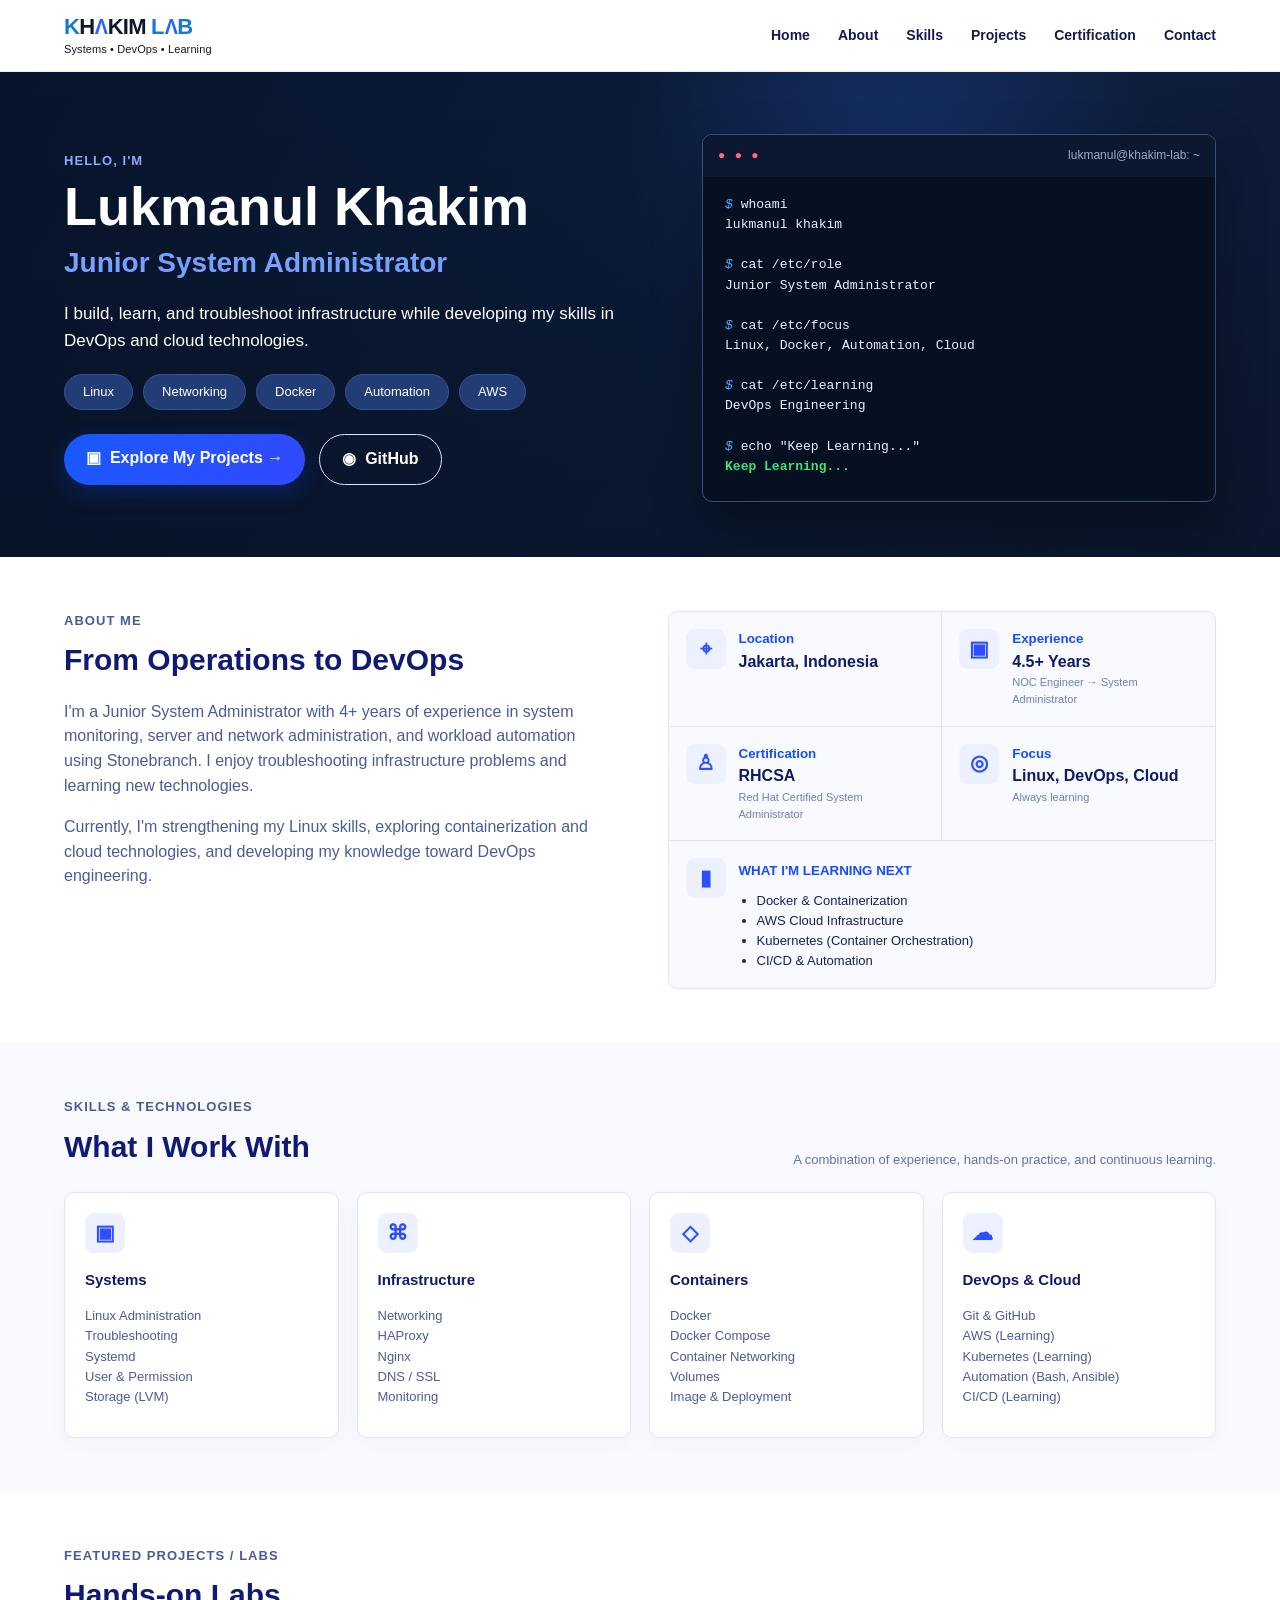
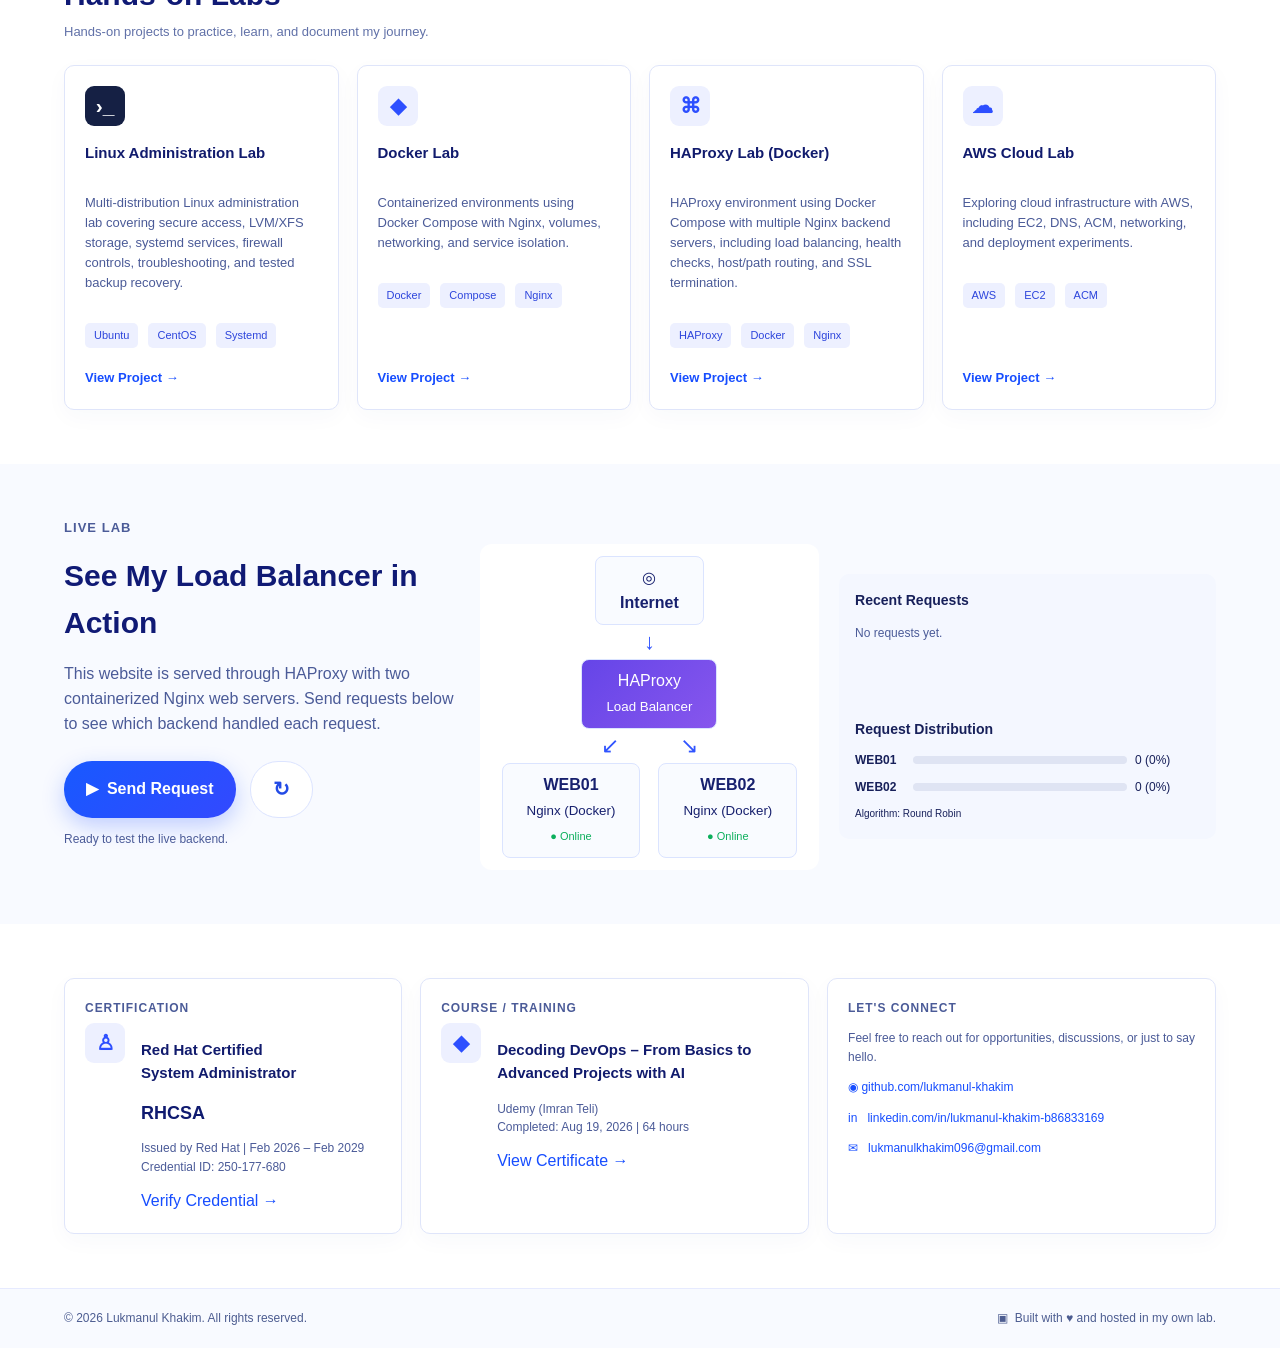
==== web/src/index.html @ f78dfbe3 "Initial Docker Lab Infra" ====
<!doctype html><html lang="en"><head><meta charset="utf-8"><meta name="viewport" content="width=device-width,initial-scale=1"><meta name="description" content="Lukmanul Khakim — Junior System Administrator portfolio and hands-on infrastructure lab."><title>KHAKIM LAB | Junior System Administrator</title><link rel="icon" href="/favicon.ico" sizes="any"><link rel="icon" type="image/svg+xml" href="/favicon.svg"><link rel="apple-touch-icon" href="/apple-touch-icon.png"><link rel="stylesheet" href="templatemo-personal-style.css"></head><body>
<nav id="navbar"><div class="nav-container"><a class="brand" href="#home" aria-label="KHAKIM LAB"><span class="brand-copy"><strong><span class="brand-k">K</span>H<span class="brand-a">Λ</span>KIM <span class="brand-lab">L<span class="brand-a">Λ</span>B</span></strong><small>Systems • DevOps • Learning</small></span></a><ul class="nav-links"><li><a href="#home">Home</a></li><li><a href="#about">About</a></li><li><a href="#skills">Skills</a></li><li><a href="#projects">Projects</a></li><li><a href="#certification">Certification</a></li><li><a href="#contact">Contact</a></li></ul><button class="mobile-menu-toggle" id="mobileMenuToggle" aria-label="Toggle menu"><i></i><i></i><i></i></button></div></nav>
<div class="mobile-menu" id="mobileMenu"><ul class="mobile-nav-links"><li><a href="#home">Home</a></li><li><a href="#about">About</a></li><li><a href="#skills">Skills</a></li><li><a href="#projects">Projects</a></li><li><a href="#certification">Certification</a></li><li><a href="#contact">Contact</a></li></ul></div>
<header id="home" class="hero"><div class="hero-grid container"><div><p class="eyebrow">HELLO, I'M</p><h1>Lukmanul Khakim</h1><h2>Junior System Administrator</h2><p class="hero-copy">I build, learn, and troubleshoot infrastructure while developing my skills in DevOps and cloud technologies.</p><div class="chips"><span>Linux</span><span>Networking</span><span>Docker</span><span>Automation</span><span>AWS</span></div><div class="actions"><a class="btn primary" href="#projects">▣ &nbsp;Explore My Projects →</a><a class="btn ghost" href="https://github.com/lukmanul-khakim" target="_blank" rel="noopener">◉ &nbsp;GitHub</a></div></div><div class="terminal"><div class="termbar"><b>● ● ●</b><span>lukmanul@khakim-lab: ~</span></div><pre><em>$</em> whoami
lukmanul khakim

<em>$</em> cat /etc/role
Junior System Administrator

<em>$</em> cat /etc/focus
Linux, Docker, Automation, Cloud

<em>$</em> cat /etc/learning
DevOps Engineering

<em>$</em> echo "Keep Learning..."
<strong>Keep Learning...</strong></pre></div></div></header>
<main><section id="about" class="section"><div class="container about-grid"><div><p class="kicker">ABOUT ME</p><h2>From Operations to DevOps</h2><p>I'm a Junior System Administrator with 4+ years of experience in system monitoring, server and network administration, and workload automation using Stonebranch. I enjoy troubleshooting infrastructure problems and learning new technologies.</p><p>Currently, I'm strengthening my Linux skills, exploring containerization and cloud technologies, and developing my knowledge toward DevOps engineering.</p></div><div class="about-cards"><div class="mini"><b class="ico">⌖</b><div><small>Location</small><strong>Jakarta, Indonesia</strong></div></div><div class="mini"><b class="ico">▣</b><div><small>Experience</small><strong>4.5+ Years</strong><span>NOC Engineer → System Administrator</span></div></div><div class="mini"><b class="ico">♙</b><div><small>Certification</small><strong>RHCSA</strong><span>Red Hat Certified System Administrator</span></div></div><div class="mini"><b class="ico">◎</b><div><small>Focus</small><strong>Linux, DevOps, Cloud</strong><span>Always learning</span></div></div><div class="learning"><b class="ico">▮</b><div><small>WHAT I'M LEARNING NEXT</small><ul><li>Docker & Containerization</li><li>AWS Cloud Infrastructure</li><li>Kubernetes (Container Orchestration)</li><li>CI/CD & Automation</li></ul></div></div></div></div></section>
<section id="skills" class="section alt"><div class="container"><p class="kicker">SKILLS & TECHNOLOGIES</p><div class="section-head"><h2>What I Work With</h2><span>A combination of experience, hands-on practice, and continuous learning.</span></div><div class="skill-grid"><article><b class="ico">▣</b><h3>Systems</h3><p>Linux Administration<br>Troubleshooting<br>Systemd<br>User & Permission<br>Storage (LVM)</p></article><article><b class="ico">⌘</b><h3>Infrastructure</h3><p>Networking<br>HAProxy<br>Nginx<br>DNS / SSL<br>Monitoring</p></article><article><b class="ico">◇</b><h3>Containers</h3><p>Docker<br>Docker Compose<br>Container Networking<br>Volumes<br>Image & Deployment</p></article><article><b class="ico">☁</b><h3>DevOps & Cloud</h3><p>Git & GitHub<br>AWS (Learning)<br>Kubernetes (Learning)<br>Automation (Bash, Ansible)<br>CI/CD (Learning)</p></article></div></div></section>
<section id="projects" class="section"><div class="container"><p class="kicker">FEATURED PROJECTS / LABS</p><div class="section-head"><div><h2>Hands-on Labs</h2><span>Hands-on projects to practice, learn, and document my journey.</span></div></div><div class="project-grid"><article><b class="ico dark">›_</b><h3>Linux Administration Lab</h3><p>Multi-distribution Linux administration lab covering secure access, LVM/XFS storage, systemd services, firewall controls, troubleshooting, and tested backup recovery.</p><div class="tags"><span>Ubuntu</span><span>CentOS</span><span>Systemd</span></div><a href="projects/linux-administration/">View Project →</a></article><article><b class="ico">◆</b><h3>Docker Lab</h3><p>Containerized environments using Docker Compose with Nginx, volumes, networking, and service isolation.</p><div class="tags"><span>Docker</span><span>Compose</span><span>Nginx</span></div><a href="#">View Project →</a></article><article><b class="ico">⌘</b><h3>HAProxy Lab (Docker)</h3><p>HAProxy environment using Docker Compose with multiple Nginx backend servers, including load balancing, health checks, host/path routing, and SSL termination.</p><div class="tags"><span>HAProxy</span><span>Docker</span><span>Nginx</span></div><a href="projects/haproxy-docker/">View Project →</a></article><article><b class="ico">☁</b><h3>AWS Cloud Lab</h3><p>Exploring cloud infrastructure with AWS, including EC2, DNS, ACM, networking, and deployment experiments.</p><div class="tags"><span>AWS</span><span>EC2</span><span>ACM</span></div><a href="#">View Project →</a></article></div></div></section>
<section id="live-lab" class="section alt"><div class="container"><p class="kicker">LIVE LAB</p><div class="live-grid"><div><h2>See My Load Balancer in Action</h2><p>This website is served through HAProxy with two containerized Nginx web servers. Send requests below to see which backend handled each request.</p><div class="actions"><button id="sendRequest" class="btn primary">▶ &nbsp;Send Request</button><button id="resetRequests" class="btn iconbtn" title="Reset">↻</button></div><p id="lbMessage" class="lb-message">Ready to test the live backend.</p></div><div class="diagram"><div class="node">◎<br><b>Internet</b></div><div class="arrow">↓</div><div class="node hap">HAProxy<br><small>Load Balancer</small></div><div class="fork">↙ &nbsp;&nbsp;&nbsp;&nbsp;&nbsp;&nbsp;&nbsp;&nbsp; ↘</div><div class="servers"><div class="node"><b>WEB01</b><br><small>Nginx (Docker)</small><br><span>● Online</span></div><div class="node"><b>WEB02</b><br><small>Nginx (Docker)</small><br><span>● Online</span></div></div></div><div class="request-panel"><h3>Recent Requests</h3><div id="requestList" class="request-list"><p>No requests yet.</p></div><h3>Request Distribution</h3><div class="meter"><b>WEB01</b><i><u id="bar1"></u></i><span id="count1">0 (0%)</span></div><div class="meter"><b>WEB02</b><i><u id="bar2"></u></i><span id="count2">0 (0%)</span></div><small>Algorithm: Round Robin</small></div></div></div></section>
<section id="certification" class="section"><div class="container bottom-grid"><article class="credential"><p class="kicker">CERTIFICATION</p><div class="cred-body"><b class="ico">♙</b><div><h3>Red Hat Certified<br>System Administrator</h3><strong>RHCSA</strong><p>Issued by Red Hat | Feb 2026 – Feb 2029<br>Credential ID: 250-177-680</p><a href="https://www.credly.com/badges/dbaed468-5207-47a8-b0fc-b9ca24b0aa53" target="_blank" rel="noopener">Verify Credential →</a></div></div></article><article class="credential"><p class="kicker">COURSE / TRAINING</p><div class="cred-body"><b class="ico">◆</b><div><h3>Decoding DevOps – From Basics to Advanced Projects with AI</h3><p>Udemy (Imran Teli)<br>Completed: Aug 19, 2026 | 64 hours</p><a href="Cert_Decoding_DevOps_Lukmanul_Khakim.pdf" target="_blank">View Certificate →</a></div></div></article><article id="contact" class="credential"><p class="kicker">LET'S CONNECT</p><p>Feel free to reach out for opportunities, discussions, or just to say hello.</p><div class="contacts"><a href="https://github.com/lukmanul-khakim" target="_blank">◉ github.com/lukmanul-khakim</a><a href="https://www.linkedin.com/in/lukmanul-khakim-b86833169" target="_blank">in &nbsp; linkedin.com/in/lukmanul-khakim-b86833169</a><a href="mailto:lukmanulkhakim096@gmail.com">✉ &nbsp; lukmanulkhakim096@gmail.com</a></div></article></div></section></main>
<footer><div class="container"><span>© 2026 Lukmanul Khakim. All rights reserved.</span><span>▣ &nbsp;Built with ♥ and hosted in my own lab.</span></div></footer><script src="templatemo-personal-javascripts.js"></script></body></html>
---- web/src/templatemo-personal-style.css ----
*{box-sizing:border-box}html{scroll-behavior:smooth}body{margin:0;font-family:Inter,Segoe UI,Arial,sans-serif;color:#17205a;background:#fff;line-height:1.55}a{color:#164dff;text-decoration:none}button,a{font:inherit}.container{width:min(1180px,90%);margin:auto}nav{height:72px;background:#fff;border-bottom:1px solid #e6eaff;position:sticky;top:0;z-index:20}.nav-container{width:min(1180px,90%);height:100%;margin:auto;display:flex;align-items:center;justify-content:space-between}.brand{display:flex;flex-direction:column;color:#11194f;line-height:1.1}.brand strong{font-size:20px}.brand strong span{color:#2c62ff}.brand small{margin-top:5px}.nav-links{display:flex;gap:28px;list-style:none}.nav-links a{color:#151b51;font-weight:600;font-size:14px}.mobile-menu-toggle,.mobile-menu{display:none}.hero{background:radial-gradient(circle at 70% 20%,#173168 0,transparent 28%),linear-gradient(120deg,#07142c,#0c1e3d 60%,#101b38);color:white;padding:62px 0 55px;position:relative;overflow:hidden}.hero:before{content:"";position:absolute;inset:0;background:linear-gradient(180deg,transparent,#07101f88)}.hero-grid{position:relative;display:grid;grid-template-columns:1.05fr .95fr;gap:70px;align-items:center}.eyebrow,.kicker{font-weight:800;letter-spacing:.08em;color:#2858ff;font-size:13px;margin:0 0 6px}.hero .eyebrow{color:#8daaff}.hero h1{font-size:54px;line-height:1;margin:8px 0}.hero h2{font-size:28px;color:#77a0ff;margin:0 0 8px}.hero-copy{font-size:17px;max-width:590px}.chips,.tags{display:flex;gap:10px;flex-wrap:wrap;margin:20px 0}.chips span{background:#223d76;border:1px solid #35538c;border-radius:20px;padding:7px 18px;font-size:13px}.actions{display:flex;gap:14px;margin-top:24px}.btn{display:inline-block;border-radius:28px;padding:12px 22px;font-weight:700;border:1px solid #dce4ff;cursor:pointer}.btn.primary{background:linear-gradient(135deg,#1859ff,#3349ff);color:#fff;border:0;box-shadow:0 8px 22px #184bff40}.btn.ghost{color:white;background:transparent}.btn.small{padding:10px 18px}.btn.iconbtn{background:white;color:#234be6;font-size:20px}.terminal{background:#071021;border:1px solid #35507d;border-radius:10px;box-shadow:0 20px 50px #0005;overflow:hidden}.termbar{height:42px;background:#0b1830;display:flex;justify-content:space-between;padding:11px 15px;color:#9ba9c4;font-size:12px}.termbar b{color:#ff6b6b;letter-spacing:3px}.terminal pre{margin:0;padding:18px 22px 24px;font-family:Consolas,monospace;font-size:13px;white-space:pre-wrap;color:#e9efff}.terminal em{color:#55a7ff}.terminal strong{color:#41e276}.section{padding:54px 0}.section.alt{background:#f8faff}.section h2{font-size:30px;margin:0 0 16px;color:#101a75}.section p{color:#4b5b98}.about-grid{display:grid;grid-template-columns:1fr 1fr;gap:55px}.about-cards{display:grid;grid-template-columns:1fr 1fr;gap:1px;background:#dce4ff;border:1px solid #dce4ff;border-radius:9px;overflow:hidden}.mini,.learning{background:#f8faff;padding:17px;display:flex;gap:13px}.mini div{display:flex;flex-direction:column}.mini small,.learning small{color:#174cff;font-weight:700}.mini strong{color:#101b65}.mini span{font-size:11px;color:#7080b2}.learning{grid-column:1/-1}.learning ul{margin:8px 0 0;padding-left:18px;font-size:13px}.ico{width:40px;height:40px;border-radius:9px;background:#edf0ff;color:#2d4fff;display:inline-grid;place-items:center;font-size:21px;flex:0 0 40px}.ico.dark{background:#152044;color:white}.section-head{display:flex;justify-content:space-between;align-items:end;margin-bottom:22px}.section-head h2{margin:0}.section-head span{color:#6171a8;font-size:13px}.skill-grid,.project-grid{display:grid;grid-template-columns:repeat(4,1fr);gap:18px}.skill-grid article,.project-grid article,.credential{border:1px solid #dfe5fa;border-radius:10px;padding:20px;background:white;box-shadow:0 7px 22px #273f8a08}.skill-grid h3,.project-grid h3,.credential h3{font-size:15px;color:#111b6d}.skill-grid p,.project-grid p{font-size:13px;margin-bottom:10px}.project-grid article{display:flex;flex-direction:column}.project-grid article>a{margin-top:auto;font-weight:700;font-size:13px}.tags span{font-size:11px;padding:4px 9px;background:#edf0ff;color:#2d45dc;border-radius:5px}.live-grid{display:grid;grid-template-columns:1.05fr .9fr 1fr;gap:20px;align-items:center}.diagram{text-align:center;background:#fff;border-radius:12px;padding:12px}.node{display:inline-block;border:1px solid #dbe4ff;border-radius:8px;padding:9px 24px;background:#f9fbff;color:#17206e}.node.hap{background:linear-gradient(135deg,#6545e8,#8756ed);color:white}.arrow,.fork{color:#3054ff;font-size:22px}.servers{display:flex;justify-content:center;gap:18px}.servers span{color:#0caf5c;font-size:11px}.request-panel{background:#f4f7ff;border-radius:10px;padding:16px;font-size:12px}.request-panel h3{margin:0 0 10px}.request-list{min-height:95px}.request-row{display:grid;grid-template-columns:28px 70px 1fr;gap:8px;margin:4px 0}.badge{border-radius:10px;text-align:center;background:#dce9ff;color:#174cff;font-weight:700}.badge.web2{background:#d9f5e6;color:#147443}.meter{display:grid;grid-template-columns:50px 1fr 65px;gap:8px;align-items:center;margin:8px 0}.meter i{height:8px;background:#dfe4f3;border-radius:6px;overflow:hidden}.meter u{display:block;height:100%;background:linear-gradient(90deg,#2f5eff,#704dff);width:0;text-decoration:none}.lb-message{font-size:12px}.bottom-grid{display:grid;grid-template-columns:1fr 1.15fr 1.15fr;gap:18px}.cred-body{display:flex;gap:16px}.credential p{font-size:12px}.credential strong{font-size:18px;color:#101b70}.contacts{display:flex;flex-direction:column;gap:12px;font-size:12px;word-break:break-all}footer{border-top:1px solid #e6eaff;padding:20px 0;background:#f8faff;font-size:12px;color:#4d5d91}footer .container{display:flex;justify-content:space-between}.mobile-menu{position:fixed;top:72px;inset-inline:0;background:white;z-index:19;padding:20px}.mobile-menu.active{display:block}.mobile-nav-links{list-style:none;margin:0;padding:0}.mobile-nav-links li{padding:10px}.mobile-menu-toggle{background:none;border:0}.mobile-menu-toggle i{display:block;width:25px;height:2px;background:#14205e;margin:5px}@media(max-width:900px){.nav-links{display:none}.mobile-menu-toggle{display:block}.hero-grid,.about-grid,.live-grid{grid-template-columns:1fr}.skill-grid,.project-grid{grid-template-columns:repeat(2,1fr)}.bottom-grid{grid-template-columns:1fr}.hero h1{font-size:42px}.terminal{margin-top:10px}}@media(max-width:560px){.skill-grid,.project-grid{grid-template-columns:1fr}.about-cards{grid-template-columns:1fr}.learning{grid-column:auto}.hero{padding-top:40px}.hero h1{font-size:37px}.hero h2{font-size:23px}.section-head{display:block}.section-head>span{display:block;margin-top:8px}.actions{flex-wrap:wrap}footer .container{flex-direction:column;gap:8px}.servers{gap:7px}.node{padding:8px 13px}}

/* KHAKIM LAB final navbar brand */
.brand{display:flex;align-items:center;color:#0f172a;line-height:1;text-decoration:none}.brand-copy{display:flex;flex-direction:column;line-height:1}.brand-copy strong{font-size:22px;font-weight:800;letter-spacing:-.035em;color:#0f172a;white-space:nowrap}.brand-copy .brand-k,.brand-copy .brand-lab{color:#1478d4}.brand-copy .brand-a{font-family:Arial,sans-serif;font-weight:900;display:inline-block;transform:scaleX(.9);margin:0 -.01em}.brand-copy small{margin-top:6px;font-size:11px;font-weight:500;letter-spacing:.01em;color:#111827;white-space:nowrap}
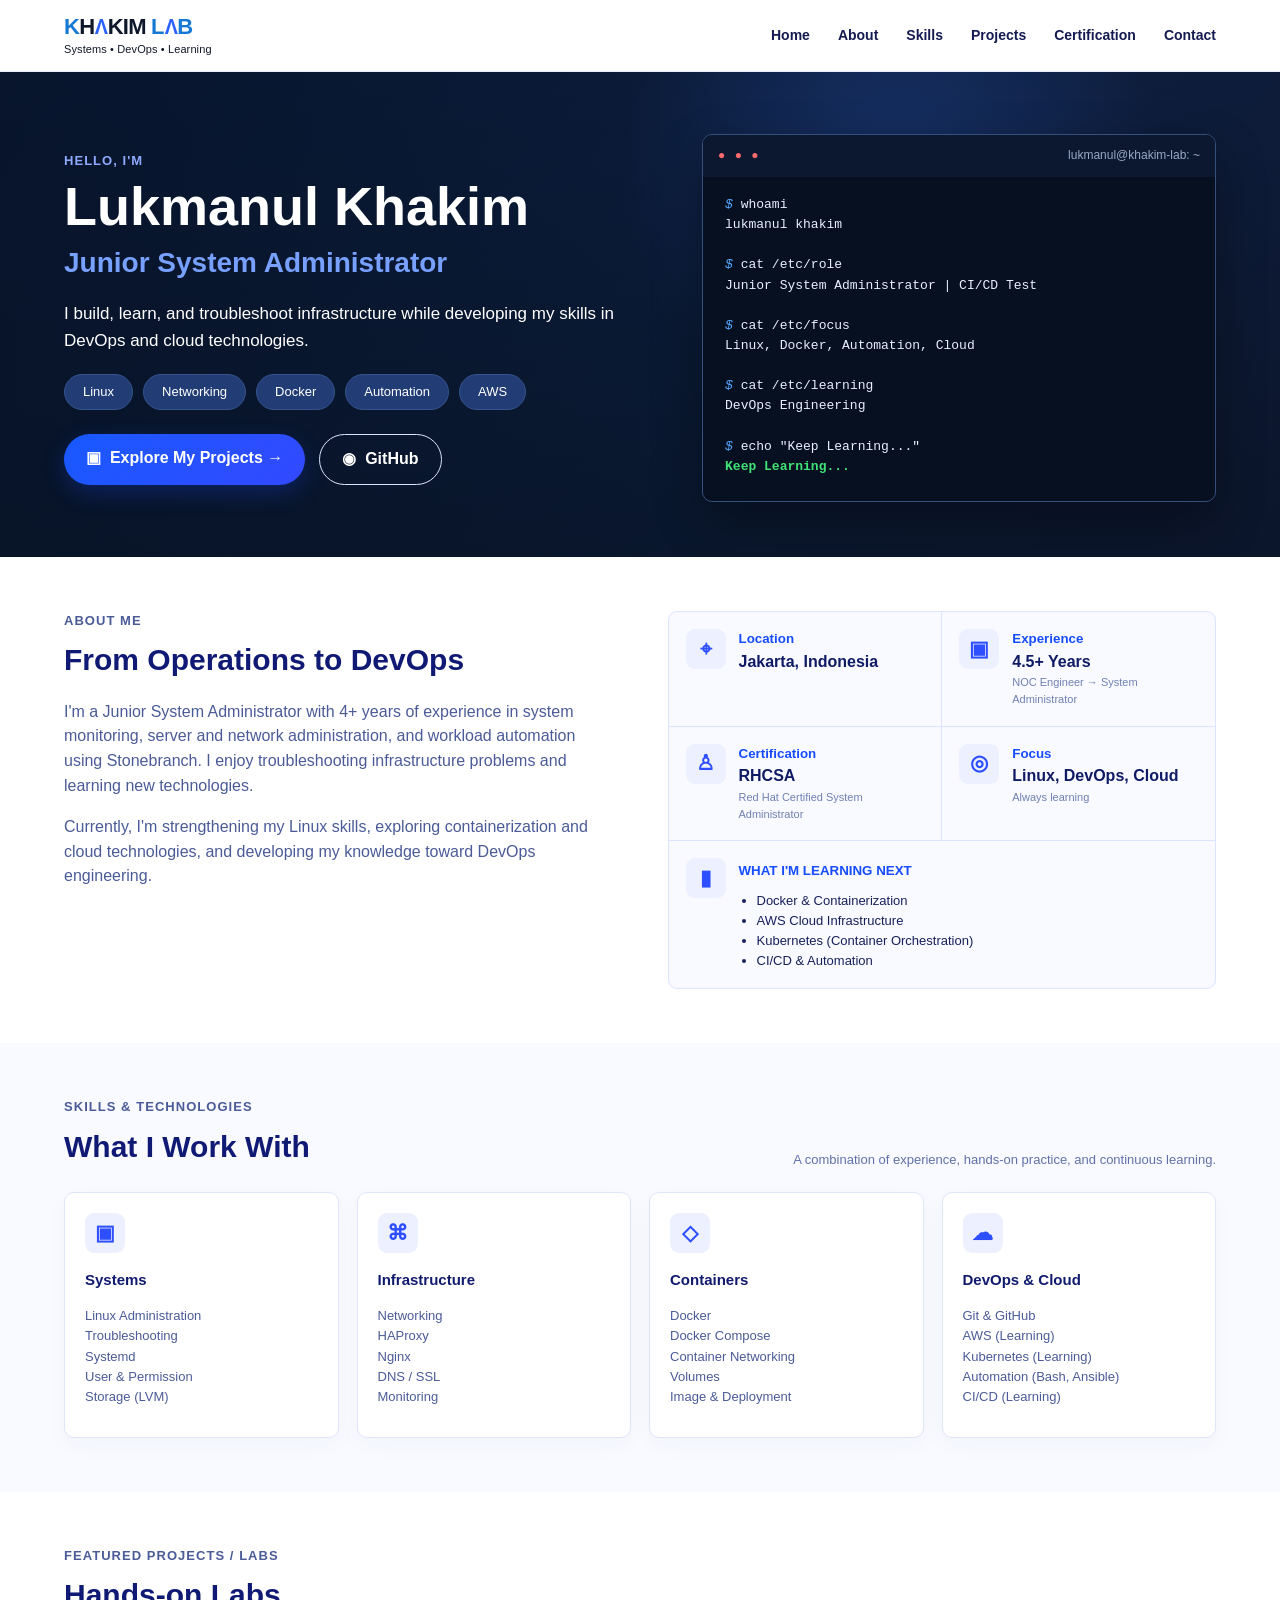
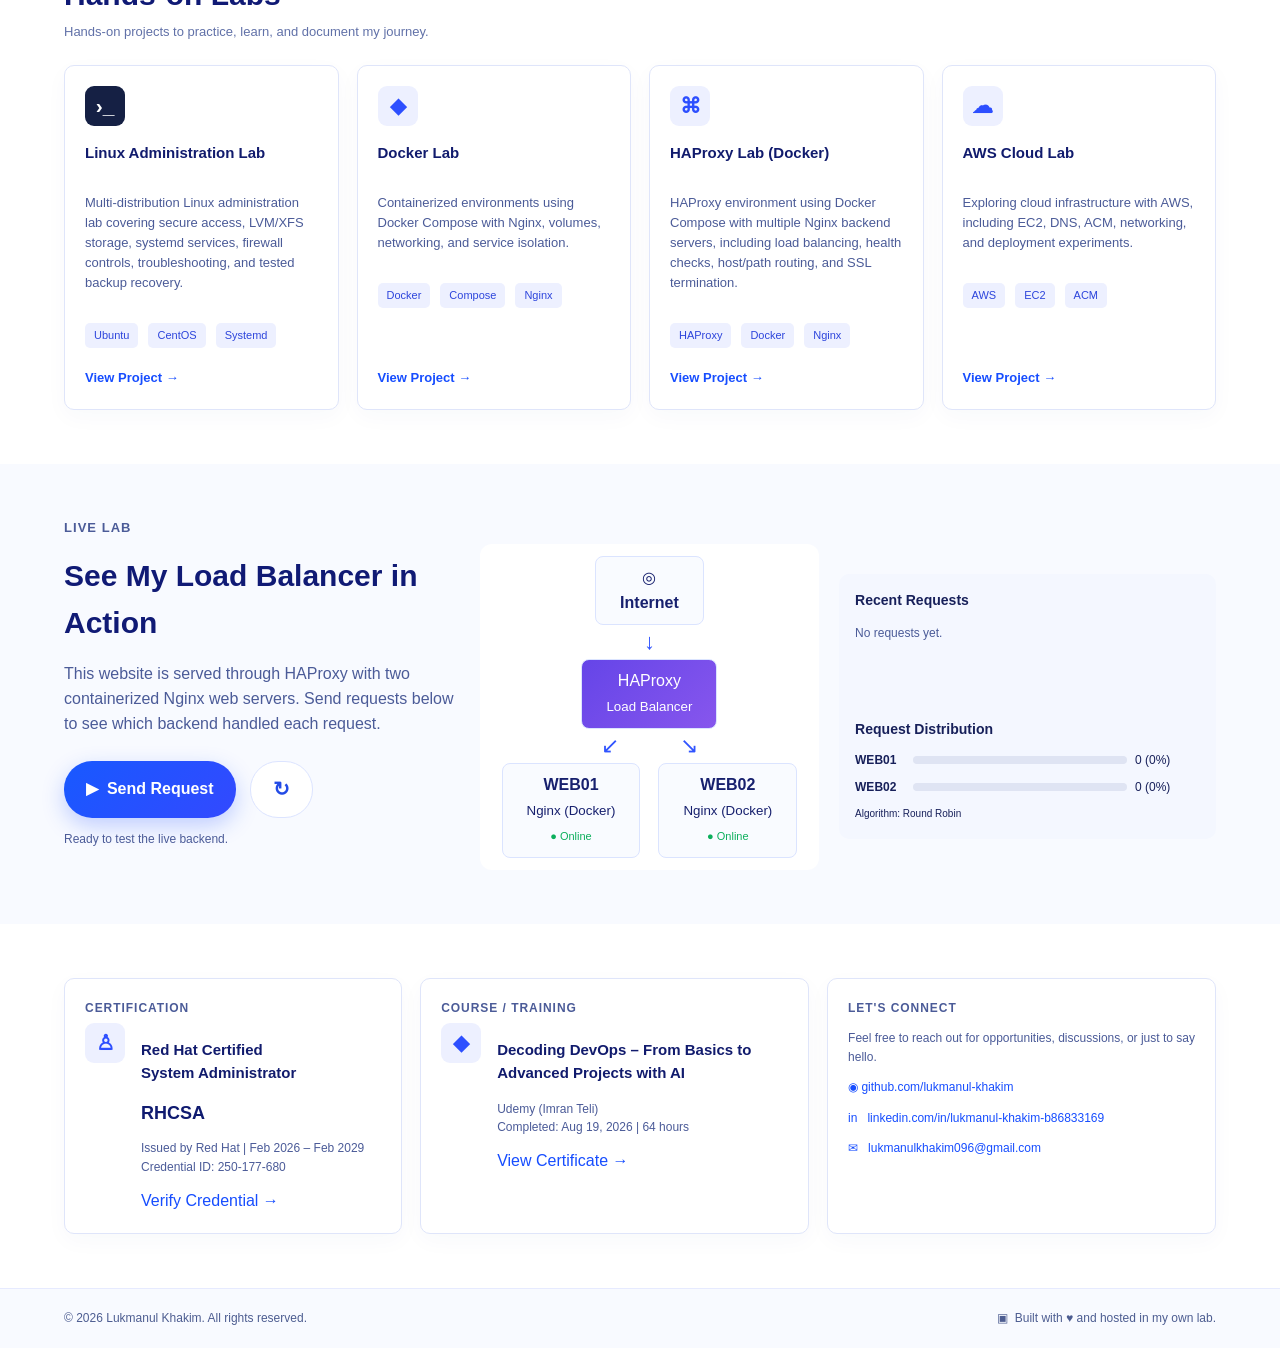
==== commit 039dd22c: "Test automed deployment V1" ====
--- a/web/src/index.html
+++ b/web/src/index.html
@@ -5,7 +5,7 @@
 lukmanul khakim
 
 <em>$</em> cat /etc/role
-Junior System Administrator
+Junior System Administrator | CI/CD Test
 
 <em>$</em> cat /etc/focus
 Linux, Docker, Automation, Cloud
@@ -20,4 +20,4 @@
 <section id="projects" class="section"><div class="container"><p class="kicker">FEATURED PROJECTS / LABS</p><div class="section-head"><div><h2>Hands-on Labs</h2><span>Hands-on projects to practice, learn, and document my journey.</span></div></div><div class="project-grid"><article><b class="ico dark">›_</b><h3>Linux Administration Lab</h3><p>Multi-distribution Linux administration lab covering secure access, LVM/XFS storage, systemd services, firewall controls, troubleshooting, and tested backup recovery.</p><div class="tags"><span>Ubuntu</span><span>CentOS</span><span>Systemd</span></div><a href="projects/linux-administration/">View Project →</a></article><article><b class="ico">◆</b><h3>Docker Lab</h3><p>Containerized environments using Docker Compose with Nginx, volumes, networking, and service isolation.</p><div class="tags"><span>Docker</span><span>Compose</span><span>Nginx</span></div><a href="#">View Project →</a></article><article><b class="ico">⌘</b><h3>HAProxy Lab (Docker)</h3><p>HAProxy environment using Docker Compose with multiple Nginx backend servers, including load balancing, health checks, host/path routing, and SSL termination.</p><div class="tags"><span>HAProxy</span><span>Docker</span><span>Nginx</span></div><a href="projects/haproxy-docker/">View Project →</a></article><article><b class="ico">☁</b><h3>AWS Cloud Lab</h3><p>Exploring cloud infrastructure with AWS, including EC2, DNS, ACM, networking, and deployment experiments.</p><div class="tags"><span>AWS</span><span>EC2</span><span>ACM</span></div><a href="#">View Project →</a></article></div></div></section>
 <section id="live-lab" class="section alt"><div class="container"><p class="kicker">LIVE LAB</p><div class="live-grid"><div><h2>See My Load Balancer in Action</h2><p>This website is served through HAProxy with two containerized Nginx web servers. Send requests below to see which backend handled each request.</p><div class="actions"><button id="sendRequest" class="btn primary">▶ &nbsp;Send Request</button><button id="resetRequests" class="btn iconbtn" title="Reset">↻</button></div><p id="lbMessage" class="lb-message">Ready to test the live backend.</p></div><div class="diagram"><div class="node">◎<br><b>Internet</b></div><div class="arrow">↓</div><div class="node hap">HAProxy<br><small>Load Balancer</small></div><div class="fork">↙ &nbsp;&nbsp;&nbsp;&nbsp;&nbsp;&nbsp;&nbsp;&nbsp; ↘</div><div class="servers"><div class="node"><b>WEB01</b><br><small>Nginx (Docker)</small><br><span>● Online</span></div><div class="node"><b>WEB02</b><br><small>Nginx (Docker)</small><br><span>● Online</span></div></div></div><div class="request-panel"><h3>Recent Requests</h3><div id="requestList" class="request-list"><p>No requests yet.</p></div><h3>Request Distribution</h3><div class="meter"><b>WEB01</b><i><u id="bar1"></u></i><span id="count1">0 (0%)</span></div><div class="meter"><b>WEB02</b><i><u id="bar2"></u></i><span id="count2">0 (0%)</span></div><small>Algorithm: Round Robin</small></div></div></div></section>
 <section id="certification" class="section"><div class="container bottom-grid"><article class="credential"><p class="kicker">CERTIFICATION</p><div class="cred-body"><b class="ico">♙</b><div><h3>Red Hat Certified<br>System Administrator</h3><strong>RHCSA</strong><p>Issued by Red Hat | Feb 2026 – Feb 2029<br>Credential ID: 250-177-680</p><a href="https://www.credly.com/badges/dbaed468-5207-47a8-b0fc-b9ca24b0aa53" target="_blank" rel="noopener">Verify Credential →</a></div></div></article><article class="credential"><p class="kicker">COURSE / TRAINING</p><div class="cred-body"><b class="ico">◆</b><div><h3>Decoding DevOps – From Basics to Advanced Projects with AI</h3><p>Udemy (Imran Teli)<br>Completed: Aug 19, 2026 | 64 hours</p><a href="Cert_Decoding_DevOps_Lukmanul_Khakim.pdf" target="_blank">View Certificate →</a></div></div></article><article id="contact" class="credential"><p class="kicker">LET'S CONNECT</p><p>Feel free to reach out for opportunities, discussions, or just to say hello.</p><div class="contacts"><a href="https://github.com/lukmanul-khakim" target="_blank">◉ github.com/lukmanul-khakim</a><a href="https://www.linkedin.com/in/lukmanul-khakim-b86833169" target="_blank">in &nbsp; linkedin.com/in/lukmanul-khakim-b86833169</a><a href="mailto:lukmanulkhakim096@gmail.com">✉ &nbsp; lukmanulkhakim096@gmail.com</a></div></article></div></section></main>
-<footer><div class="container"><span>© 2026 Lukmanul Khakim. All rights reserved.</span><span>▣ &nbsp;Built with ♥ and hosted in my own lab.</span></div></footer><script src="templatemo-personal-javascripts.js"></script></body></html>+<footer><div class="container"><span>© 2026 Lukmanul Khakim. All rights reserved.</span><span>▣ &nbsp;Built with ♥ and hosted in my own lab.</span></div></footer><script src="templatemo-personal-javascripts.js"></script></body></html>
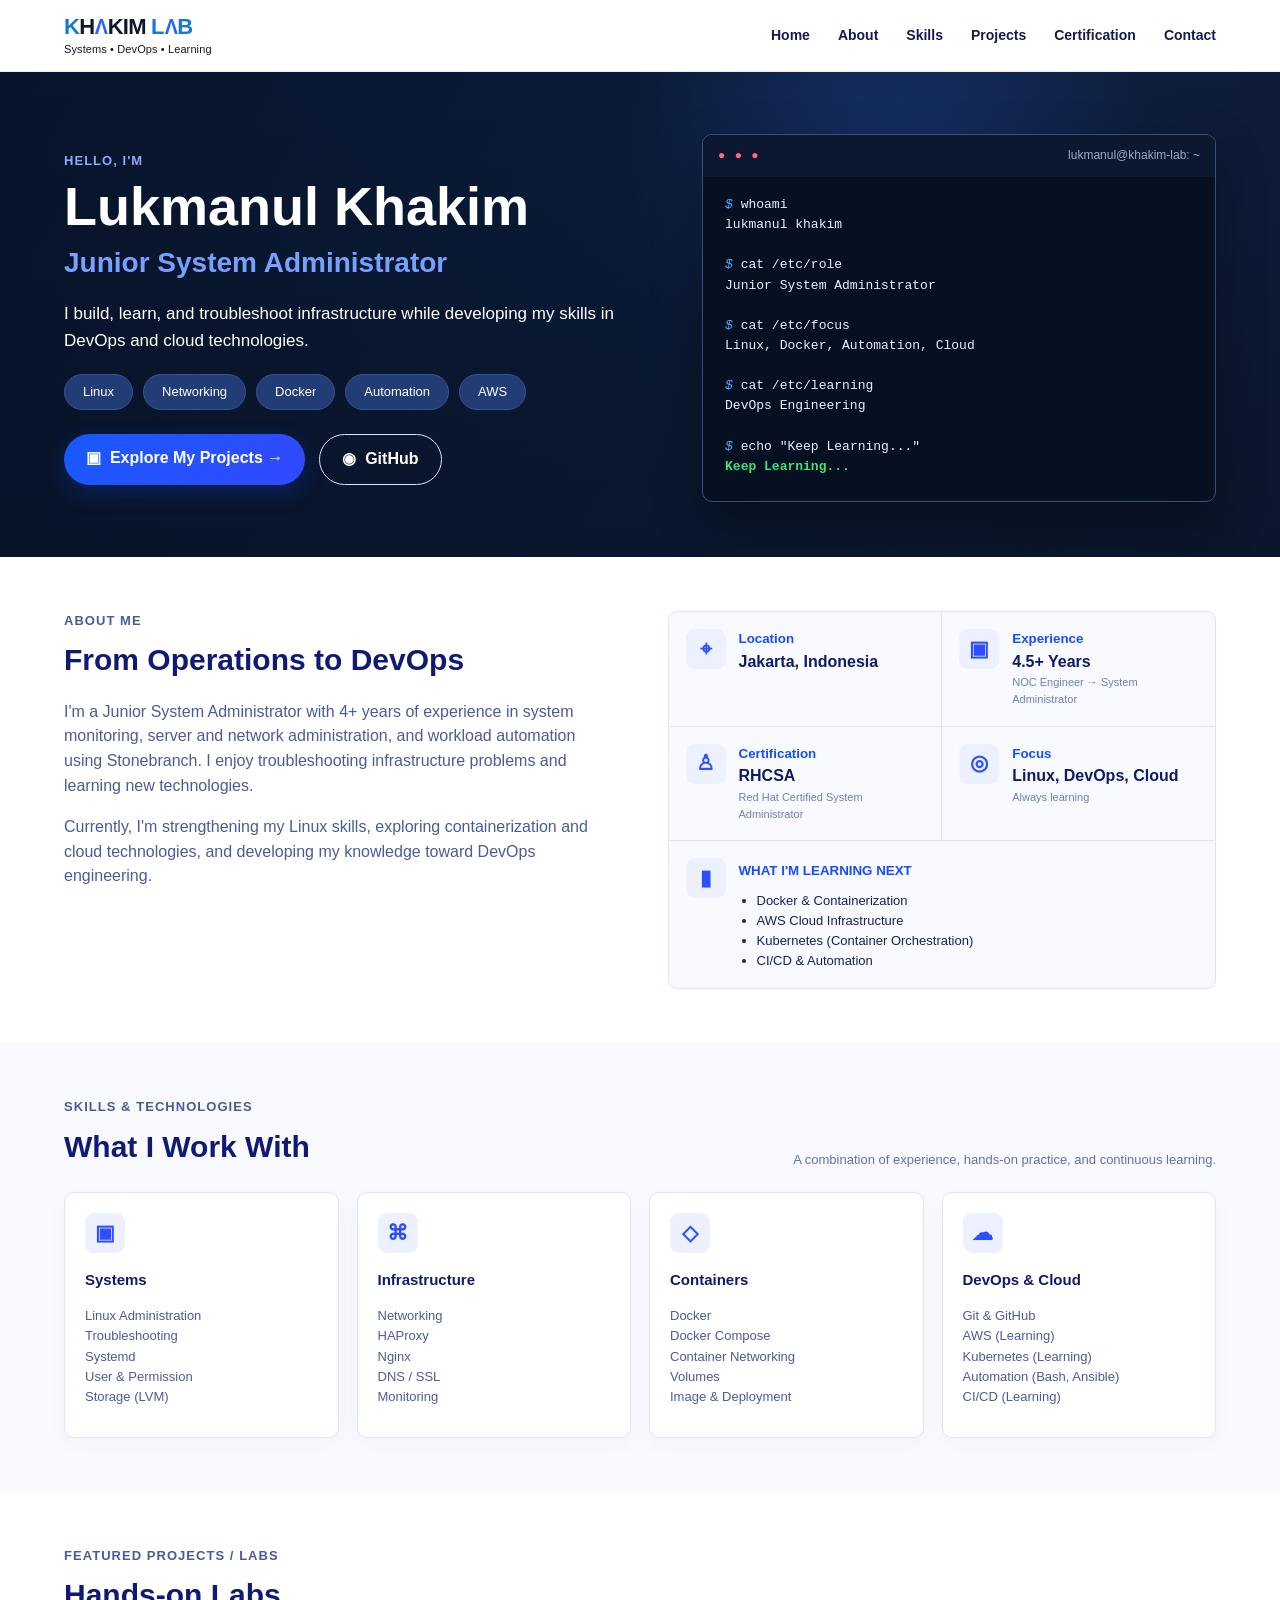
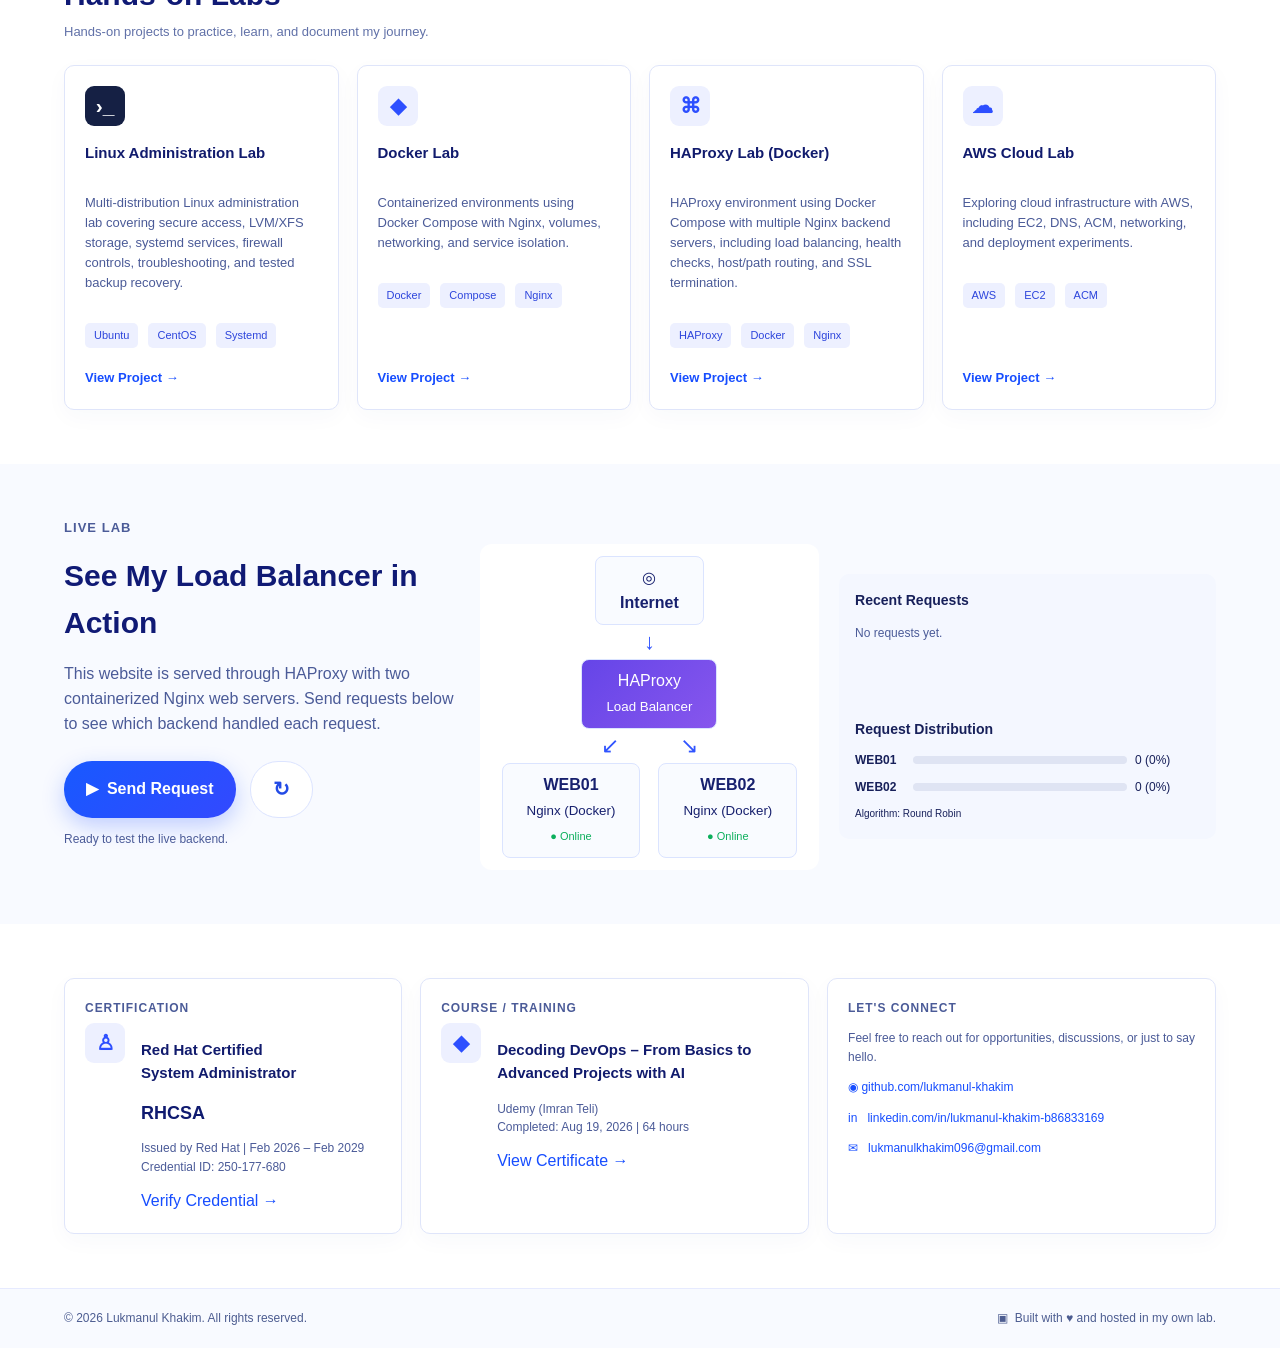
==== commit 60cf59ec: "Test Completed" ====
--- a/web/src/index.html
+++ b/web/src/index.html
@@ -5,7 +5,7 @@
 lukmanul khakim
 
 <em>$</em> cat /etc/role
-Junior System Administrator | CI/CD Test
+Junior System Administrator
 
 <em>$</em> cat /etc/focus
 Linux, Docker, Automation, Cloud
